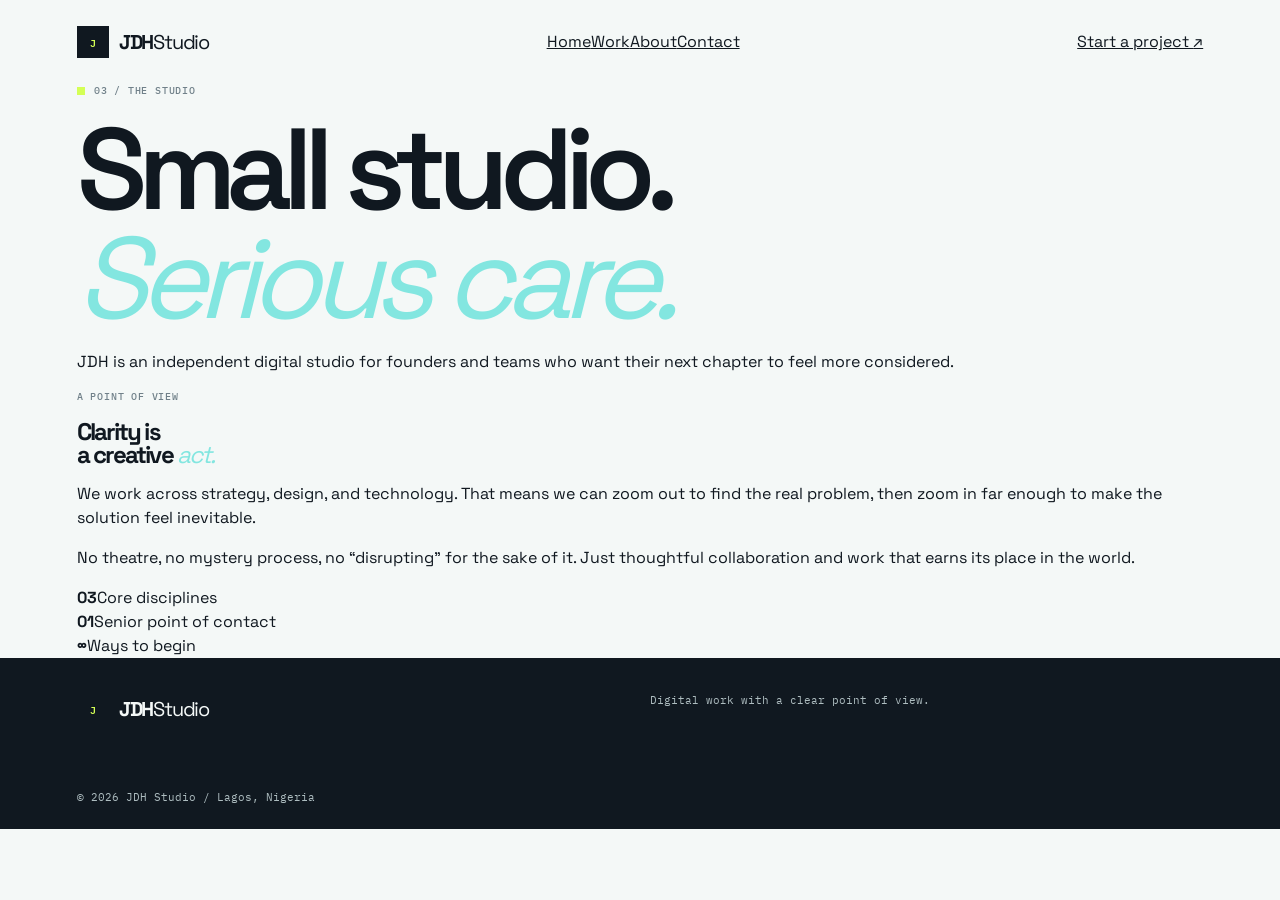
==== about.html @ 5bce69d0 "Create LeadFlow studio prototype" ====
<!doctype html>
<html lang="en"><head><meta charset="UTF-8"><meta name="viewport" content="width=device-width, initial-scale=1.0"><meta name="description" content="About JDH Studio, an independent digital studio in Lagos."><title>About — JDH Studio</title><link rel="icon" href="favicon.svg" type="image/svg+xml"><link rel="preconnect" href="https://fonts.googleapis.com"><link rel="preconnect" href="https://fonts.gstatic.com" crossorigin><link href="https://fonts.googleapis.com/css2?family=IBM+Plex+Mono:wght@400;500;600;700&family=Space+Grotesk:wght@400;500;600;700&display=swap" rel="stylesheet"><link rel="stylesheet" href="styles.css"></head><body><a class="skip-link" href="#main">Skip to content</a><header class="site-header"><a class="brand" href="index.html" aria-label="JDH Studio home"><span class="brand-mark">J</span><span>JDH<span>Studio</span></span></a><nav class="site-nav" aria-label="Primary navigation"><a href="index.html">Home</a><a href="work.html">Work</a><a class="active" href="about.html">About</a><a href="contact.html">Contact</a></nav><a class="header-cta" href="contact.html">Start a project <span>↗</span></a></header><main id="main"><section class="page-hero section-wrap"><p class="eyebrow"><span></span> 03 / The studio</p><h1>Small studio.<br><i>Serious care.</i></h1><p>JDH is an independent digital studio for founders and teams who want their next chapter to feel more considered.</p></section><section class="about-layout section-wrap"><div><p class="eyebrow">A point of view</p><h2>Clarity is<br> a creative <i>act.</i></h2></div><div class="about-copy"><p>We work across strategy, design, and technology. That means we can zoom out to find the real problem, then zoom in far enough to make the solution feel inevitable.</p><p>No theatre, no mystery process, no “disrupting” for the sake of it. Just thoughtful collaboration and work that earns its place in the world.</p><div class="numbers"><div class="number"><strong>03</strong><span>Core disciplines</span></div><div class="number"><strong>01</strong><span>Senior point of contact</span></div><div class="number"><strong>∞</strong><span>Ways to begin</span></div></div></div></section></main><footer class="footer section-wrap"><a class="brand" href="index.html"><span class="brand-mark">J</span><span>JDH<span>Studio</span></span></a><p>Digital work with a clear point of view.</p><small>© 2026 JDH Studio / Lagos, Nigeria</small></footer><script src="script.js"></script></body></html>
---- styles.css ----
:root {
  --ink: #101820;
  --paper: #f4f8f7;
  --muted: #708089;
  --line: #10182020;
  --acid: #d4ff55;
  --cyan: #83e6e0;
  --sans: "Space Grotesk", Arial, sans-serif;
  --mono: "IBM Plex Mono", monospace;
}
* {
  box-sizing: border-box;
}
html {
  scroll-behavior: smooth;
}
body {
  margin: 0;
  overflow-x: hidden;
  background: var(--paper);
  color: var(--ink);
  font: 16px/1.5 var(--sans);
}
a {
  color: inherit;
}
.skip-link {
  position: fixed;
  z-index: 20;
  top: -100px;
  left: 18px;
  background: var(--acid);
  color: var(--ink);
  padding: 10px 14px;
}
.skip-link:focus {
  top: 12px;
}
.section-wrap {
  padding-inline: max(6vw, 24px);
}
.site-header {
  height: 84px;
  padding: 0 max(6vw, 24px);
  display: flex;
  justify-content: space-between;
  align-items: center;
}
.brand {
  display: inline-flex;
  align-items: center;
  gap: 10px;
  text-decoration: none;
  font-weight: 700;
  letter-spacing: -0.06em;
  font-size: 20px;
}
.brand > span:last-child > span {
  font-weight: 400;
}
.brand-mark {
  display: grid;
  place-items: center;
  width: 32px;
  height: 32px;
  background: var(--ink);
  color: var(--acid);
  font: 600 10px var(--mono);
  letter-spacing: -0.06em;
}
.header-note {
  margin: 0;
  color: var(--muted);
  font: 500 10px var(--mono);
  text-transform: uppercase;
}
.header-note span {
  color: var(--ink);
  margin-left: 8px;
}
.hero {
  position: relative;
  min-height: 650px;
  display: grid;
  align-content: center;
  padding-top: 72px;
  overflow: hidden;
  background: var(--ink);
  color: var(--paper);
}
.hero-copy {
  position: relative;
  z-index: 1;
  max-width: 760px;
}
.eyebrow {
  display: flex;
  align-items: center;
  gap: 9px;
  margin: 0 0 18px;
  color: var(--muted);
  font: 500 10px var(--mono);
  letter-spacing: 0.08em;
  text-transform: uppercase;
}
.hero .eyebrow {
  color: #b8c6c8;
}
.eyebrow span {
  width: 8px;
  height: 8px;
  display: inline-block;
  background: var(--acid);
}
h1,
h2,
h3 {
  margin: 0;
  letter-spacing: -0.08em;
  line-height: 0.95;
}
h1 {
  font-size: clamp(4.1rem, 9vw, 9rem);
  font-weight: 600;
}
h1 i,
h2 i {
  font-weight: 400;
  color: var(--cyan);
}
.hero-copy > p:not(.eyebrow) {
  max-width: 475px;
  margin: 28px 0 34px;
  color: #c2d0d2;
  font-size: 18px;
  line-height: 1.7;
}
.button {
  display: inline-flex;
  align-items: center;
  justify-content: space-between;
  gap: 30px;
  padding: 14px 16px;
  border: 1px solid transparent;
  text-decoration: none;
  font: 600 11px var(--mono);
  text-transform: uppercase;
  cursor: pointer;
  transition:
    transform 0.2s,
    background 0.2s;
}
.button:hover {
  transform: translateY(-3px);
}
.button-accent {
  background: var(--acid);
  color: var(--ink);
}
.button-dark {
  background: var(--ink);
  color: var(--paper);
}
.button-quiet {
  background: transparent;
  border-color: var(--line);
  color: var(--ink);
}
.hero-grid {
  position: absolute;
  inset: 0;
  overflow: hidden;
  background-image:
    linear-gradient(#f4f8f714 1px, transparent 1px),
    linear-gradient(90deg, #f4f8f714 1px, transparent 1px);
  background-size: 72px 72px;
  mask-image: linear-gradient(90deg, #000 0%, transparent 80%);
}
.hero-glow {
  position: absolute;
  width: 480px;
  height: 480px;
  right: 8%;
  top: 10%;
  border: 1px solid #83e6e044;
  border-radius: 50%;
  box-shadow: 0 0 80px #83e6e014;
}
.hero-line {
  position: absolute;
  width: 100%;
  height: 1px;
  background: #83e6e033;
  transform: rotate(-27deg);
}
.line-one {
  top: 38%;
  left: 38%;
}
.line-two {
  top: 71%;
  left: 53%;
  transform: rotate(31deg);
}
.hero-orb {
  position: absolute;
  border-radius: 50%;
  background: var(--cyan);
  box-shadow:
    0 0 0 8px #83e6e01f,
    0 0 40px #83e6e099;
}
.orb-one {
  width: 11px;
  height: 11px;
  right: 31%;
  top: 31%;
}
.orb-two {
  width: 7px;
  height: 7px;
  right: 18%;
  top: 67%;
  background: var(--acid);
}
.hero-status {
  position: absolute;
  bottom: 25px;
  left: max(6vw, 24px);
  right: max(6vw, 24px);
  display: flex;
  align-items: center;
  gap: 10px;
  color: #aebdc0;
  font: 500 10px var(--mono);
  text-transform: uppercase;
}
.status-dot {
  width: 7px;
  height: 7px;
  background: var(--acid);
  border-radius: 50%;
}
.status-line {
  height: 1px;
  width: 80px;
  background: #aebdc055;
}
.assistant {
  display: grid;
  grid-template-columns: 0.78fr 1.22fr;
  gap: 8vw;
  align-items: start;
  padding-top: 140px;
  padding-bottom: 150px;
}
.assistant-intro {
  padding-top: 35px;
}
.assistant-intro h2 {
  font-size: clamp(3rem, 5.5vw, 6rem);
}
.assistant-intro > p:last-child {
  max-width: 350px;
  margin-top: 30px;
  color: var(--muted);
  line-height: 1.7;
}
.assistant-card {
  border: 1px solid var(--line);
  background: #fff;
  padding: 30px;
  box-shadow: 12px 12px 0 var(--cyan);
}
.progress-row {
  display: flex;
  justify-content: space-between;
  color: var(--muted);
  font: 500 10px var(--mono);
  text-transform: uppercase;
}
.progress-track {
  height: 3px;
  background: #dfe8e8;
  margin: 12px 0 40px;
}
.progress-track span {
  display: block;
  width: 33%;
  height: 100%;
  background: var(--ink);
  transition: width 0.3s;
}
.question {
  display: none;
  border: 0;
  padding: 0;
  margin: 0;
}
.question.active {
  display: block;
}
.question legend {
  padding: 0;
  font-size: 28px;
  font-weight: 600;
  letter-spacing: -0.05em;
}
.question-note {
  margin: 8px 0 22px;
  color: var(--muted);
  font-size: 13px;
}
.choice-grid {
  display: grid;
  grid-template-columns: 1fr 1fr;
  gap: 10px;
}
.choice {
  display: block;
  cursor: pointer;
}
.choice input {
  position: absolute;
  opacity: 0;
}
.choice > span {
  display: block;
  height: 100%;
  border: 1px solid var(--line);
  padding: 16px;
  transition:
    background 0.2s,
    border 0.2s,
    transform 0.2s;
}
.choice:hover > span {
  transform: translateY(-2px);
  border-color: var(--ink);
}
.choice input:checked + span {
  border-color: var(--ink);
  background: var(--ink);
  color: var(--paper);
}
.choice b {
  display: block;
  margin-bottom: 25px;
  color: var(--muted);
  font: 500 10px var(--mono);
}
.choice strong {
  display: block;
  font-size: 18px;
  letter-spacing: -0.04em;
}
.choice small {
  display: block;
  margin-top: 7px;
  color: var(--muted);
  font-size: 11px;
  line-height: 1.45;
}
.choice input:checked + span small,
.choice input:checked + span b {
  color: #b8c6c8;
}
.choice-stack {
  display: grid;
  gap: 10px;
}
.choice-stack .choice > span {
  display: grid;
  grid-template-columns: 42px 1fr;
  gap: 5px 12px;
  align-items: start;
}
.choice-stack .choice b {
  grid-row: span 2;
  margin: 0;
}
.choice-stack .choice small {
  grid-column: 2;
}
.form-actions {
  display: flex;
  justify-content: space-between;
  align-items: center;
  margin-top: 30px;
}
.result h3 {
  max-width: 550px;
  margin: 0 0 18px;
  font-size: clamp(2.5rem, 4vw, 4.5rem);
}
.result > p:not(.eyebrow) {
  max-width: 550px;
  color: var(--muted);
  font-size: 16px;
  line-height: 1.7;
}
.result-summary {
  display: grid;
  gap: 8px;
  margin: 28px 0;
  padding: 18px;
  background: #edf4f3;
  color: var(--ink);
  font: 500 11px var(--mono);
}
.result-summary span {
  color: var(--muted);
}
.result-actions {
  display: flex;
  flex-wrap: wrap;
  gap: 10px;
}
.proof {
  padding-top: 100px;
  padding-bottom: 120px;
  background: #dce9e7;
}
.proof-label {
  display: flex;
  justify-content: space-between;
  margin-bottom: 45px;
  color: var(--muted);
  font: 500 10px var(--mono);
  text-transform: uppercase;
}
.proof-label p {
  margin: 0;
}
.proof-grid {
  display: grid;
  grid-template-columns: repeat(3, 1fr);
  gap: 30px;
}
.proof-item {
  border-top: 1px solid var(--line);
  padding-top: 18px;
}
.proof-item > span {
  color: var(--muted);
  font: 500 10px var(--mono);
}
.proof-item h3 {
  margin: 25px 0 8px;
  font-size: 26px;
}
.proof-item p {
  max-width: 250px;
  margin: 0;
  color: #5c6b6d;
  font-size: 13px;
  line-height: 1.6;
}
.closing {
  display: grid;
  grid-template-columns: 1fr 300px;
  gap: 10vw;
  align-items: center;
  padding-top: 150px;
  padding-bottom: 150px;
}
.closing-copy {
  max-width: 650px;
}
.closing-copy h2 {
  font-size: clamp(3rem, 6vw, 6.5rem);
}
.closing-copy > p:not(.eyebrow) {
  max-width: 480px;
  margin: 28px 0;
  color: var(--muted);
  font-size: 17px;
  line-height: 1.7;
}
.closing-mark {
  width: 260px;
  height: 260px;
  display: grid;
  place-content: center;
  border: 1px solid var(--line);
  border-radius: 50%;
  color: var(--ink);
  text-align: center;
  transform: rotate(-12deg);
}
.closing-mark span {
  font-size: 70px;
  font-weight: 700;
  letter-spacing: -0.12em;
}
.closing-mark small {
  font: 500 10px var(--mono);
  letter-spacing: 0.16em;
}
.footer {
  display: grid;
  grid-template-columns: 1fr 1fr;
  gap: 20px;
  background: var(--ink);
  color: var(--paper);
  padding-top: 35px;
  padding-bottom: 25px;
}
.footer p,
.footer small {
  margin: 0;
  color: #aebdc0;
  font: 11px var(--mono);
}
.footer small {
  grid-column: 1/-1;
  margin-top: 45px;
}
.reveal {
  opacity: 0;
  transform: translateY(18px);
  transition:
    opacity 0.7s ease,
    transform 0.7s ease;
}
.reveal.is-visible {
  opacity: 1;
  transform: none;
}
.sr-only {
  position: absolute;
  width: 1px;
  height: 1px;
  padding: 0;
  margin: -1px;
  overflow: hidden;
  clip: rect(0, 0, 0, 0);
  white-space: nowrap;
  border: 0;
}
:focus-visible {
  outline: 2px solid var(--acid);
  outline-offset: 4px;
}
@media (max-width: 800px) {
  .header-note {
    display: none;
  }
  .header-cta {
    display: none;
  }
  .hero {
    min-height: 650px;
  }
  .hero-copy {
    padding-bottom: 35px;
  }
  .hero-glow {
    right: -190px;
    top: 17%;
    width: 400px;
    height: 400px;
  }
  .assistant {
    grid-template-columns: 1fr;
    gap: 45px;
    padding-top: 90px;
    padding-bottom: 100px;
  }
  .assistant-intro {
    padding-top: 0;
  }
  .assistant-card {
    padding: 20px;
    box-shadow: 7px 7px 0 var(--cyan);
  }
  .choice-grid {
    grid-template-columns: 1fr;
  }
  .question legend {
    font-size: 25px;
  }
  .proof {
    padding-top: 75px;
    padding-bottom: 90px;
  }
  .proof-grid {
    grid-template-columns: 1fr;
    gap: 35px;
  }
  .closing {
    grid-template-columns: 1fr;
    gap: 55px;
    padding-top: 95px;
    padding-bottom: 100px;
  }
  .closing-mark {
    width: 200px;
    height: 200px;
  }
  .footer {
    grid-template-columns: 1fr;
  }
  .footer small {
    margin-top: 25px;
  }
}
@media (prefers-reduced-motion: reduce) {
  html {
    scroll-behavior: auto;
  }
  .reveal {
    opacity: 1;
    transform: none;
    transition: none;
  }
  .button,
  .choice > span {
    transition: none;
  }
}
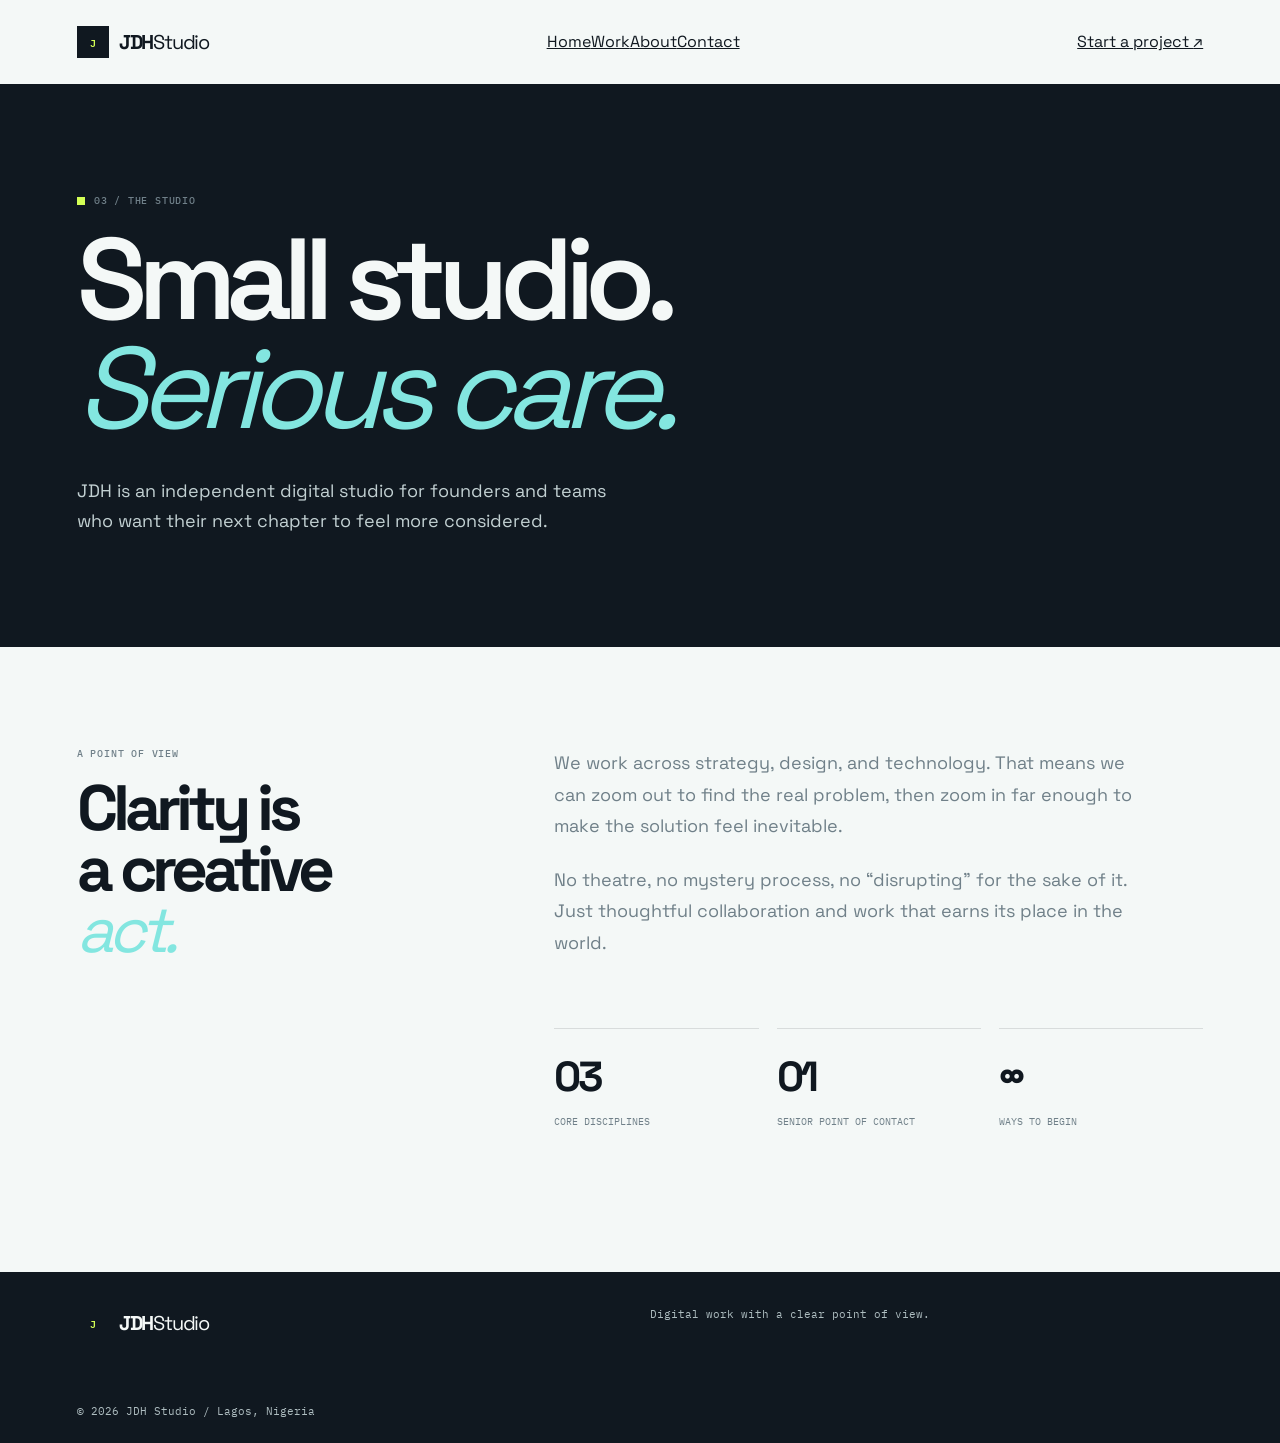
==== commit 65b58dd7: "Refresh page stylesheet cache keys" ====
--- a/about.html
+++ b/about.html
@@ -1,2 +1,3 @@
 <!doctype html>
+<script>window.addEventListener("DOMContentLoaded",()=>{const stylesheet=document.querySelector('link[href="styles.css"]');if(stylesheet)stylesheet.href="styles.css?v=ab32f7c"})</script>
 <html lang="en"><head><meta charset="UTF-8"><meta name="viewport" content="width=device-width, initial-scale=1.0"><meta name="description" content="About JDH Studio, an independent digital studio in Lagos."><title>About — JDH Studio</title><link rel="icon" href="favicon.svg" type="image/svg+xml"><link rel="preconnect" href="https://fonts.googleapis.com"><link rel="preconnect" href="https://fonts.gstatic.com" crossorigin><link href="https://fonts.googleapis.com/css2?family=IBM+Plex+Mono:wght@400;500;600;700&family=Space+Grotesk:wght@400;500;600;700&display=swap" rel="stylesheet"><link rel="stylesheet" href="styles.css"></head><body><a class="skip-link" href="#main">Skip to content</a><header class="site-header"><a class="brand" href="index.html" aria-label="JDH Studio home"><span class="brand-mark">J</span><span>JDH<span>Studio</span></span></a><nav class="site-nav" aria-label="Primary navigation"><a href="index.html">Home</a><a href="work.html">Work</a><a class="active" href="about.html">About</a><a href="contact.html">Contact</a></nav><a class="header-cta" href="contact.html">Start a project <span>↗</span></a></header><main id="main"><section class="page-hero section-wrap"><p class="eyebrow"><span></span> 03 / The studio</p><h1>Small studio.<br><i>Serious care.</i></h1><p>JDH is an independent digital studio for founders and teams who want their next chapter to feel more considered.</p></section><section class="about-layout section-wrap"><div><p class="eyebrow">A point of view</p><h2>Clarity is<br> a creative <i>act.</i></h2></div><div class="about-copy"><p>We work across strategy, design, and technology. That means we can zoom out to find the real problem, then zoom in far enough to make the solution feel inevitable.</p><p>No theatre, no mystery process, no “disrupting” for the sake of it. Just thoughtful collaboration and work that earns its place in the world.</p><div class="numbers"><div class="number"><strong>03</strong><span>Core disciplines</span></div><div class="number"><strong>01</strong><span>Senior point of contact</span></div><div class="number"><strong>∞</strong><span>Ways to begin</span></div></div></div></section></main><footer class="footer section-wrap"><a class="brand" href="index.html"><span class="brand-mark">J</span><span>JDH<span>Studio</span></span></a><p>Digital work with a clear point of view.</p><small>© 2026 JDH Studio / Lagos, Nigeria</small></footer><script src="script.js"></script></body></html>
--- a/styles.css
+++ b/styles.css
@@ -497,6 +497,163 @@
   font: 500 10px var(--mono);
   letter-spacing: 0.16em;
 }
+.page-hero {
+  padding-top: 110px;
+  padding-bottom: 110px;
+  background: var(--ink);
+  color: var(--paper);
+}
+.page-hero h1 {
+  max-width: 1000px;
+}
+.page-hero p:not(.eyebrow) {
+  max-width: 550px;
+  margin: 32px 0 0;
+  color: #c2d0d2;
+  font-size: 18px;
+  line-height: 1.7;
+}
+.work-grid {
+  display: grid;
+  grid-template-columns: 1fr 1fr;
+  gap: 18px;
+  padding-top: 90px;
+  padding-bottom: 130px;
+}
+.project-card {
+  position: relative;
+  min-height: 430px;
+  display: flex;
+  flex-direction: column;
+  justify-content: space-between;
+  padding: 28px;
+  overflow: hidden;
+  text-decoration: none;
+}
+.project-card:first-child { background: #c6ece7; }
+.project-card:nth-child(2) { background: #f4c9a9; }
+.project-card:nth-child(3) { background: var(--acid); }
+.project-card:nth-child(4) { background: #c9d3ed; }
+.project-card:nth-child(3),
+.project-card:nth-child(4) { min-height: 340px; }
+.project-card::after {
+  content: "";
+  position: absolute;
+  right: -50px;
+  bottom: -70px;
+  width: 260px;
+  height: 260px;
+  border: 1px solid #15212633;
+  border-radius: 50%;
+  transition: transform 0.5s;
+}
+.project-card:hover::after { transform: scale(1.2); }
+.project-meta {
+  display: flex;
+  justify-content: space-between;
+  font: 500 10px var(--mono);
+  text-transform: uppercase;
+}
+.project-card h2 {
+  position: relative;
+  z-index: 1;
+  max-width: 460px;
+  font-size: clamp(2.2rem, 4vw, 4rem);
+}
+.project-card p {
+  position: relative;
+  z-index: 1;
+  max-width: 290px;
+  margin: 18px 0 0;
+  font-size: 13px;
+}
+.about-layout,
+.contact-layout {
+  display: grid;
+  grid-template-columns: 0.7fr 1.3fr;
+  gap: 10vw;
+  padding-top: 100px;
+  padding-bottom: 140px;
+}
+.about-layout h2,
+.contact-layout h2 {
+  font-size: clamp(2.8rem, 5vw, 5.5rem);
+}
+.about-copy > p {
+  max-width: 600px;
+  margin: 0 0 22px;
+  color: var(--muted);
+  font-size: 18px;
+  line-height: 1.75;
+}
+.numbers {
+  display: grid;
+  grid-template-columns: repeat(3, 1fr);
+  gap: 18px;
+  margin-top: 70px;
+}
+.number {
+  border-top: 1px solid var(--line);
+  padding-top: 16px;
+}
+.number strong {
+  display: block;
+  font-size: 42px;
+  letter-spacing: -0.08em;
+}
+.number span {
+  color: var(--muted);
+  font: 10px var(--mono);
+  text-transform: uppercase;
+}
+.contact-layout { grid-template-columns: 0.8fr 1.2fr; }
+.contact-links {
+  display: grid;
+  gap: 16px;
+  margin-top: 36px;
+}
+.contact-links a {
+  padding-bottom: 14px;
+  border-bottom: 1px solid var(--line);
+  font-size: 18px;
+  text-decoration: none;
+}
+.contact-form {
+  display: grid;
+  gap: 18px;
+}
+.contact-form label {
+  display: grid;
+  gap: 8px;
+  color: var(--muted);
+  font: 10px var(--mono);
+  text-transform: uppercase;
+}
+.contact-form input,
+.contact-form textarea,
+.contact-form select {
+  width: 100%;
+  border: 0;
+  border-bottom: 1px solid var(--line);
+  border-radius: 0;
+  background: transparent;
+  padding: 10px 0;
+  color: var(--ink);
+  font: 16px var(--sans);
+  outline: none;
+}
+.contact-form input:focus,
+.contact-form textarea:focus,
+.contact-form select:focus { border-color: var(--ink); }
+.contact-form textarea {
+  min-height: 130px;
+  resize: vertical;
+}
+.form-note {
+  margin: 0;
+  color: var(--muted);
+  font-size: 13px;
+}
 .footer {
   display: grid;
   grid-template-columns: 1fr 1fr;
@@ -604,6 +761,29 @@
   .footer small {
     margin-top: 25px;
   }
+  .page-hero {
+    padding-top: 80px;
+    padding-bottom: 80px;
+  }
+  .work-grid {
+    grid-template-columns: 1fr;
+    padding-top: 55px;
+    padding-bottom: 90px;
+  }
+  .project-card,
+  .project-card:nth-child(3),
+  .project-card:nth-child(4) {
+    min-height: 360px;
+  }
+  .about-layout,
+  .contact-layout {
+    grid-template-columns: 1fr;
+    gap: 55px;
+    padding-top: 70px;
+    padding-bottom: 90px;
+  }
+  .numbers { margin-top: 50px; }
+  .contact-layout h2 { font-size: clamp(3rem, 13vw, 5rem); }
 }
 @media (prefers-reduced-motion: reduce) {
   html {
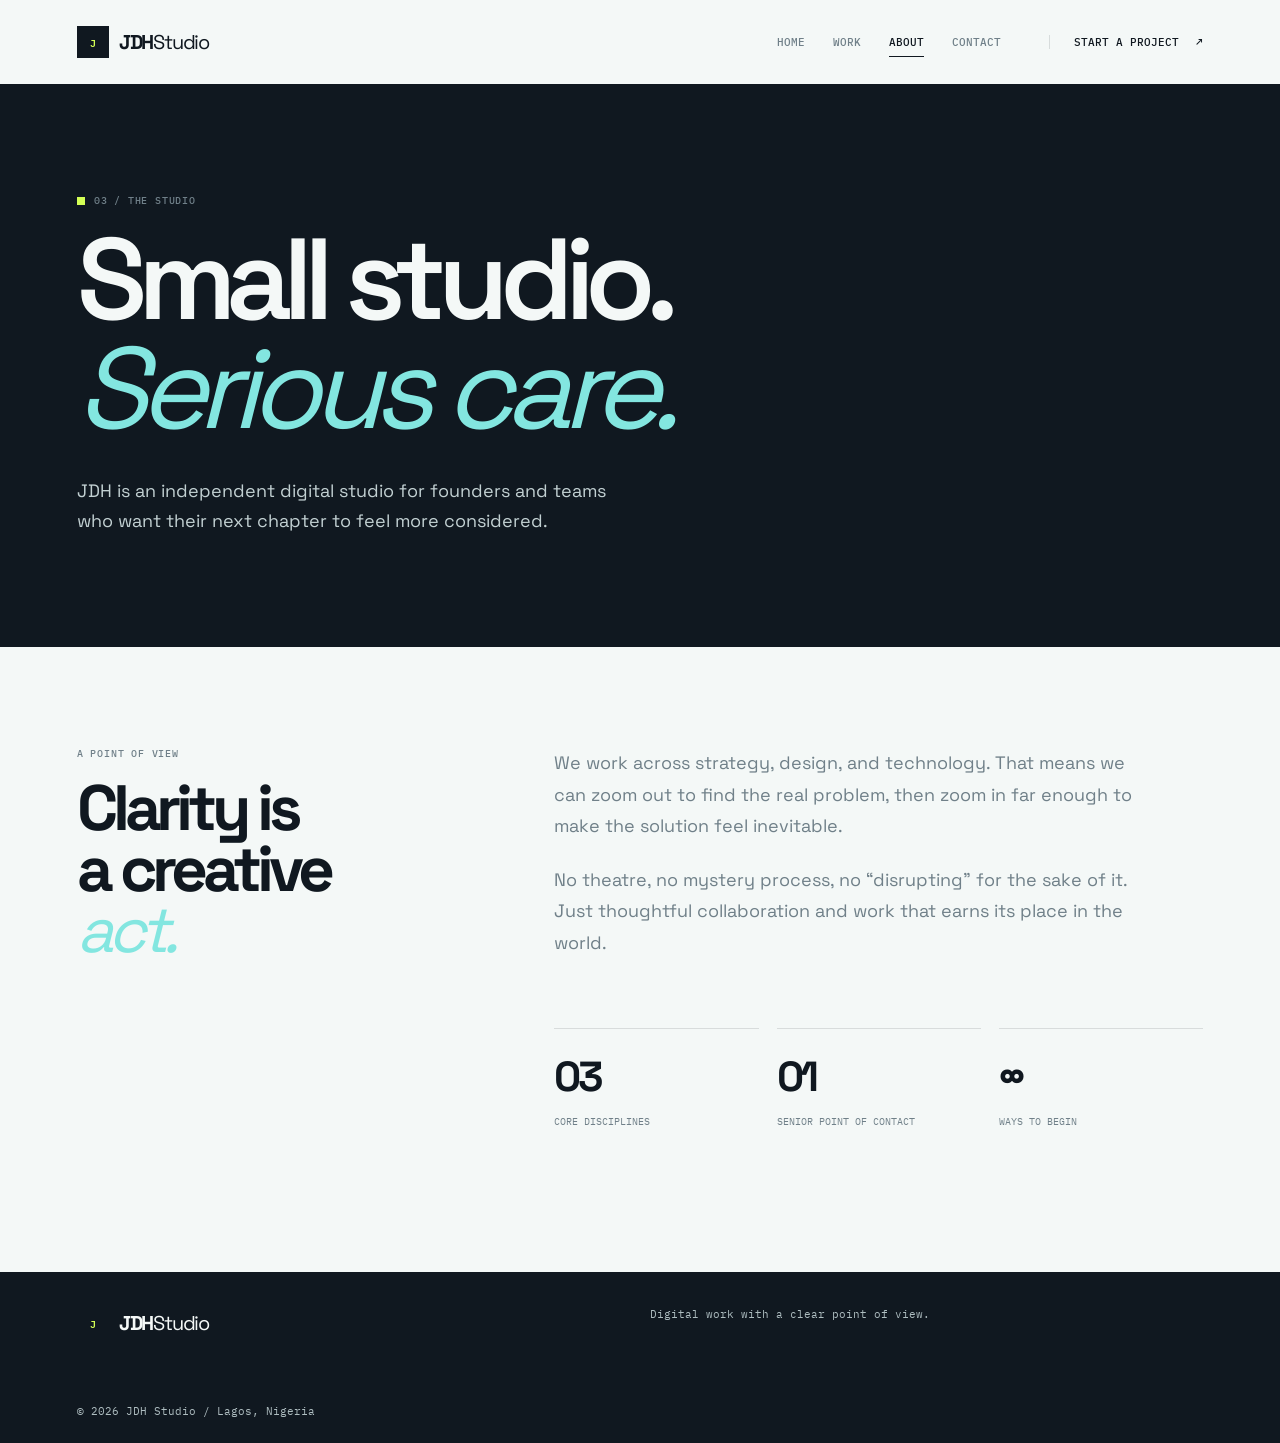
==== commit e98270d2: "Version navbar stylesheet cache" ====
--- a/about.html
+++ b/about.html
@@ -1,3 +1,3 @@
 <!doctype html>
-<script>window.addEventListener("DOMContentLoaded",()=>{const stylesheet=document.querySelector('link[href="styles.css"]');if(stylesheet)stylesheet.href="styles.css?v=ab32f7c"})</script>
+<script>window.addEventListener("DOMContentLoaded",()=>{const stylesheet=document.querySelector('link[href="styles.css"]');if(stylesheet)stylesheet.href="styles.css?v=9b14a14"})</script>
 <html lang="en"><head><meta charset="UTF-8"><meta name="viewport" content="width=device-width, initial-scale=1.0"><meta name="description" content="About JDH Studio, an independent digital studio in Lagos."><title>About — JDH Studio</title><link rel="icon" href="favicon.svg" type="image/svg+xml"><link rel="preconnect" href="https://fonts.googleapis.com"><link rel="preconnect" href="https://fonts.gstatic.com" crossorigin><link href="https://fonts.googleapis.com/css2?family=IBM+Plex+Mono:wght@400;500;600;700&family=Space+Grotesk:wght@400;500;600;700&display=swap" rel="stylesheet"><link rel="stylesheet" href="styles.css"></head><body><a class="skip-link" href="#main">Skip to content</a><header class="site-header"><a class="brand" href="index.html" aria-label="JDH Studio home"><span class="brand-mark">J</span><span>JDH<span>Studio</span></span></a><nav class="site-nav" aria-label="Primary navigation"><a href="index.html">Home</a><a href="work.html">Work</a><a class="active" href="about.html">About</a><a href="contact.html">Contact</a></nav><a class="header-cta" href="contact.html">Start a project <span>↗</span></a></header><main id="main"><section class="page-hero section-wrap"><p class="eyebrow"><span></span> 03 / The studio</p><h1>Small studio.<br><i>Serious care.</i></h1><p>JDH is an independent digital studio for founders and teams who want their next chapter to feel more considered.</p></section><section class="about-layout section-wrap"><div><p class="eyebrow">A point of view</p><h2>Clarity is<br> a creative <i>act.</i></h2></div><div class="about-copy"><p>We work across strategy, design, and technology. That means we can zoom out to find the real problem, then zoom in far enough to make the solution feel inevitable.</p><p>No theatre, no mystery process, no “disrupting” for the sake of it. Just thoughtful collaboration and work that earns its place in the world.</p><div class="numbers"><div class="number"><strong>03</strong><span>Core disciplines</span></div><div class="number"><strong>01</strong><span>Senior point of contact</span></div><div class="number"><strong>∞</strong><span>Ways to begin</span></div></div></div></section></main><footer class="footer section-wrap"><a class="brand" href="index.html"><span class="brand-mark">J</span><span>JDH<span>Studio</span></span></a><p>Digital work with a clear point of view.</p><small>© 2026 JDH Studio / Lagos, Nigeria</small></footer><script src="script.js"></script></body></html>
--- a/styles.css
+++ b/styles.css
@@ -67,6 +67,39 @@
   color: var(--acid);
   font: 600 10px var(--mono);
   letter-spacing: -0.06em;
+}
+.site-nav {
+  display: flex;
+  align-items: center;
+  gap: 28px;
+  margin-left: auto;
+  margin-right: 48px;
+}
+.site-nav a,
+.header-cta,
+.text-link {
+  font: 500 11px var(--mono);
+  text-decoration: none;
+  text-transform: uppercase;
+}
+.site-nav a {
+  padding: 7px 0;
+  border-bottom: 1px solid transparent;
+  color: var(--muted);
+}
+.site-nav a:hover,
+.site-nav a.active {
+  border-color: var(--ink);
+  color: var(--ink);
+}
+.header-cta {
+  border-left: 1px solid var(--line);
+  padding-left: 24px;
+  white-space: nowrap;
+}
+.header-cta span,
+.text-link span {
+  margin-left: 10px;
 }
 .header-note {
   margin: 0;
@@ -700,6 +733,13 @@
   outline-offset: 4px;
 }
 @media (max-width: 800px) {
+  .site-nav {
+    gap: 14px;
+    margin-right: 0;
+  }
+  .site-nav a {
+    font-size: 9px;
+  }
   .header-note {
     display: none;
   }
